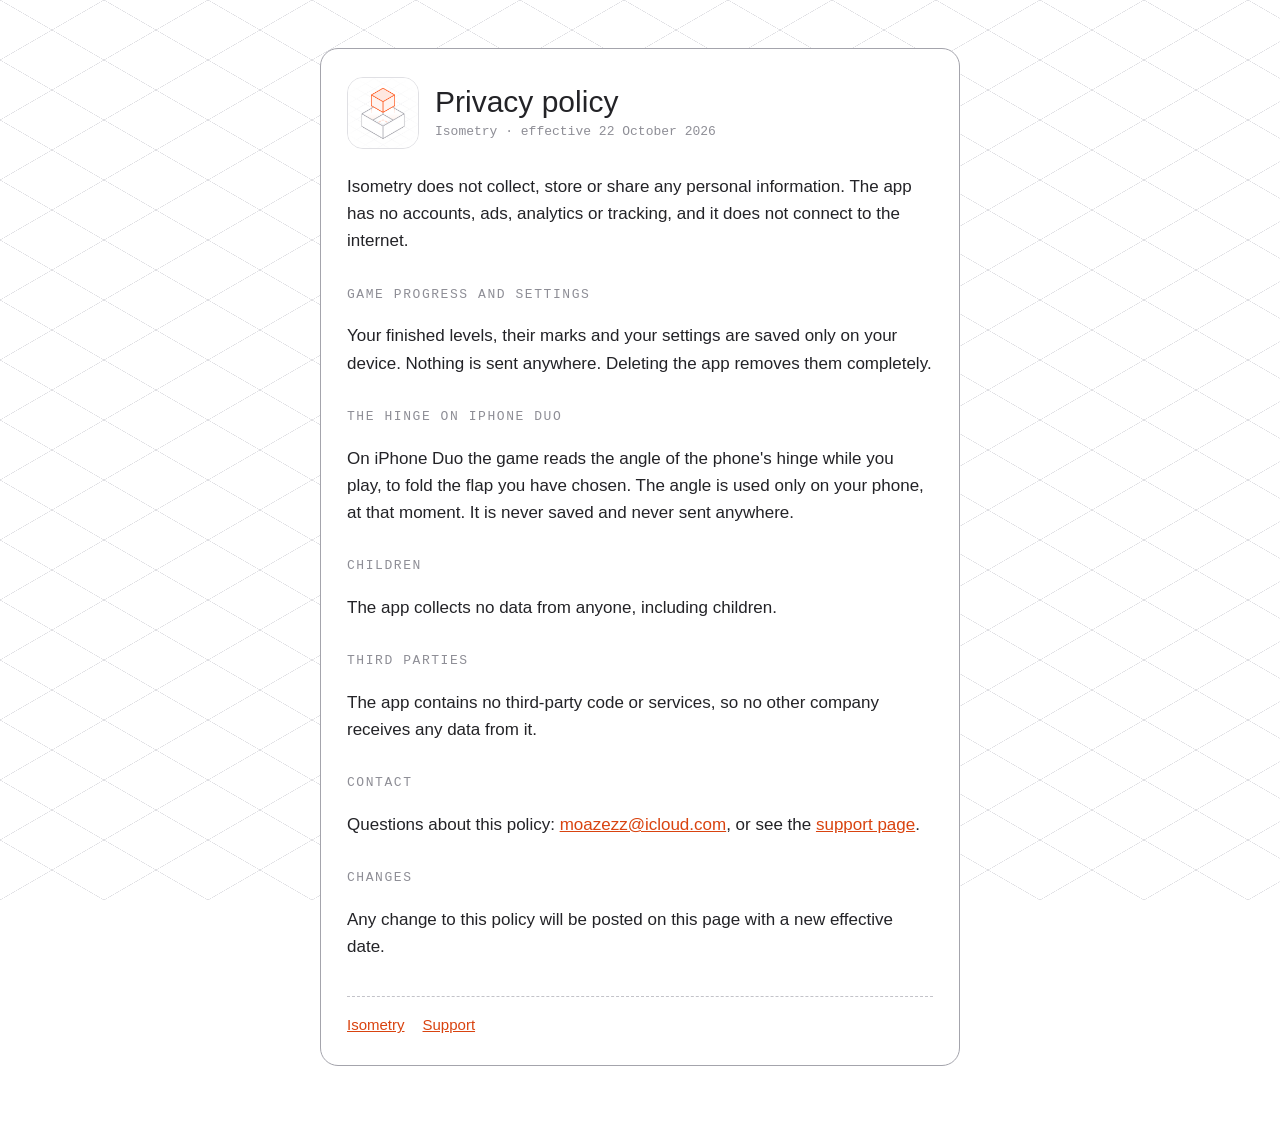
==== privacy/index.html @ 07b90d6b "Support and privacy pages for Isometry Co-Authored-By: Claude Opus 5.5 <noreply@anthropic.com> Claud" ====
<!doctype html>
<html lang="en"><head><meta charset="utf-8"><meta name="viewport" content="width=device-width,initial-scale=1">
<title>Privacy policy · Isometry</title><link rel="icon" href="../icon.png"><link rel="stylesheet" href="../style.css"></head>
<body><main><div class="sheet">
<header><a href="../"><picture><source srcset="../icon-dark.png" media="(prefers-color-scheme: dark)"><img src="../icon.png" alt="Isometry app icon"></picture></a><div><h1>Privacy policy</h1><p class="sub">Isometry · effective 22 October 2026</p></div></header>
<p>Isometry does not collect, store or share any personal information. The app has no accounts, ads, analytics or tracking, and it does not connect to the internet.</p>
<h2>Game progress and settings</h2>
<p>Your finished levels, their marks and your settings are saved only on your device. Nothing is sent anywhere. Deleting the app removes them completely.</p>
<h2>The hinge on iPhone Duo</h2>
<p>On iPhone Duo the game reads the angle of the phone's hinge while you play, to fold the flap you have chosen. The angle is used only on your phone, at that moment. It is never saved and never sent anywhere.</p>
<h2>Children</h2>
<p>The app collects no data from anyone, including children.</p>
<h2>Third parties</h2>
<p>The app contains no third-party code or services, so no other company receives any data from it.</p>
<h2>Contact</h2>
<p>Questions about this policy: <a href="mailto:moazezz@icloud.com">moazezz@icloud.com</a>, or see the <a href="../support/">support page</a>.</p>
<h2>Changes</h2>
<p>Any change to this policy will be posted on this page with a new effective date.</p>
<nav><a href="../">Isometry</a><a href="../support/">Support</a></nav>
</div></main></body></html>
---- style.css ----
:root{--plate:#FFFFFF;--hi:#232327;--edge:#A4A4AC;--mid:#C3C3C9;--lo:#E0E0E4;--muted:#8E8E96;--paper:#FFFFFF;--accent:#FF5A1F;--link:#D9430F}
@media (prefers-color-scheme: dark){:root{--plate:#08090A;--hi:#D0D6E0;--edge:#5B5D64;--mid:#3E3E44;--lo:#29292D;--muted:#7C7F87;--paper:#16171A;--accent:#F5B13D;--link:#F5B13D}}
*{box-sizing:border-box}
html{background:var(--plate)}
body{margin:0;background:var(--plate);color:var(--hi);font:17px/1.6 -apple-system,BlinkMacSystemFont,"SF Pro Text","Segoe UI",Roboto,sans-serif;
  background-image:linear-gradient(30deg,transparent 49.6%,var(--lo) 49.8%,var(--lo) 50.2%,transparent 50.4%),linear-gradient(150deg,transparent 49.6%,var(--lo) 49.8%,var(--lo) 50.2%,transparent 50.4%);
  background-size:104px 60px;background-attachment:fixed}
main{max-width:680px;margin:0 auto;padding:48px 20px 64px}
.sheet{background:var(--paper);border:0.9px solid var(--edge);border-radius:18px;padding:28px 26px}
header{display:flex;align-items:center;gap:16px;margin-bottom:24px}
header img{width:72px;height:72px;border-radius:16px;border:0.9px solid var(--lo)}
header a{color:inherit;text-decoration:none}
h1{font-size:30px;line-height:1.2;margin:0;font-weight:500}
h2{font-size:13px;letter-spacing:.12em;text-transform:uppercase;font-family:ui-monospace,"SF Mono",Menlo,monospace;color:var(--muted);font-weight:500;margin:30px 0 6px}
.sub{color:var(--muted);margin:2px 0 0;font-family:ui-monospace,"SF Mono",Menlo,monospace;font-size:13px}
a{color:var(--link)}
.btn{display:inline-block;border:0.9px solid var(--accent);color:var(--accent);text-decoration:none;font-weight:500;padding:9px 18px;border-radius:999px}
nav{display:flex;gap:18px;margin-top:36px;padding-top:16px;border-top:0.9px dashed var(--mid);font-size:15px}
picture img{display:block}
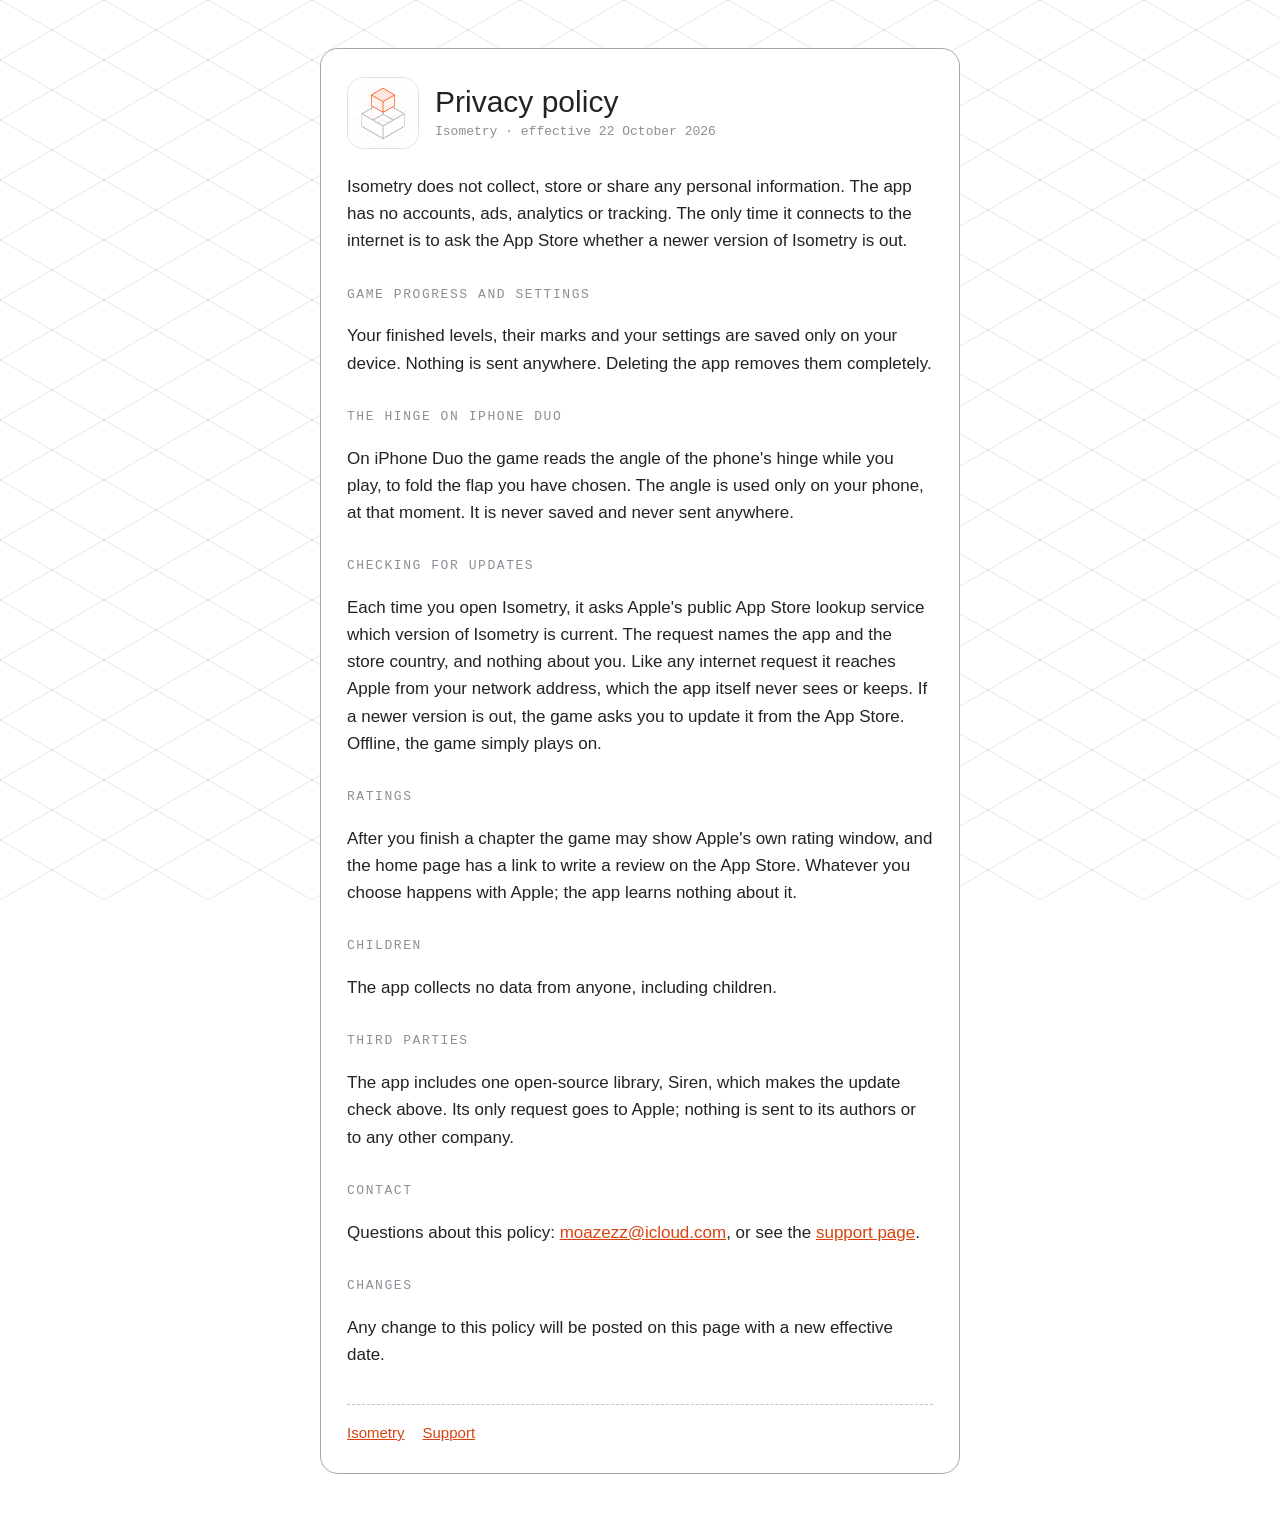
==== commit b54708ef: "Privacy policy: the App Store update check, ratings, and Siren Isometry now asks the App Store wheth" ====
--- a/privacy/index.html
+++ b/privacy/index.html
@@ -3,15 +3,19 @@
 <title>Privacy policy · Isometry</title><link rel="icon" href="../icon.png"><link rel="stylesheet" href="../style.css"></head>
 <body><main><div class="sheet">
 <header><a href="../"><picture><source srcset="../icon-dark.png" media="(prefers-color-scheme: dark)"><img src="../icon.png" alt="Isometry app icon"></picture></a><div><h1>Privacy policy</h1><p class="sub">Isometry · effective 22 October 2026</p></div></header>
-<p>Isometry does not collect, store or share any personal information. The app has no accounts, ads, analytics or tracking, and it does not connect to the internet.</p>
+<p>Isometry does not collect, store or share any personal information. The app has no accounts, ads, analytics or tracking. The only time it connects to the internet is to ask the App Store whether a newer version of Isometry is out.</p>
 <h2>Game progress and settings</h2>
 <p>Your finished levels, their marks and your settings are saved only on your device. Nothing is sent anywhere. Deleting the app removes them completely.</p>
 <h2>The hinge on iPhone Duo</h2>
 <p>On iPhone Duo the game reads the angle of the phone's hinge while you play, to fold the flap you have chosen. The angle is used only on your phone, at that moment. It is never saved and never sent anywhere.</p>
+<h2>Checking for updates</h2>
+<p>Each time you open Isometry, it asks Apple's public App Store lookup service which version of Isometry is current. The request names the app and the store country, and nothing about you. Like any internet request it reaches Apple from your network address, which the app itself never sees or keeps. If a newer version is out, the game asks you to update it from the App Store. Offline, the game simply plays on.</p>
+<h2>Ratings</h2>
+<p>After you finish a chapter the game may show Apple's own rating window, and the home page has a link to write a review on the App Store. Whatever you choose happens with Apple; the app learns nothing about it.</p>
 <h2>Children</h2>
 <p>The app collects no data from anyone, including children.</p>
 <h2>Third parties</h2>
-<p>The app contains no third-party code or services, so no other company receives any data from it.</p>
+<p>The app includes one open-source library, Siren, which makes the update check above. Its only request goes to Apple; nothing is sent to its authors or to any other company.</p>
 <h2>Contact</h2>
 <p>Questions about this policy: <a href="mailto:moazezz@icloud.com">moazezz@icloud.com</a>, or see the <a href="../support/">support page</a>.</p>
 <h2>Changes</h2>
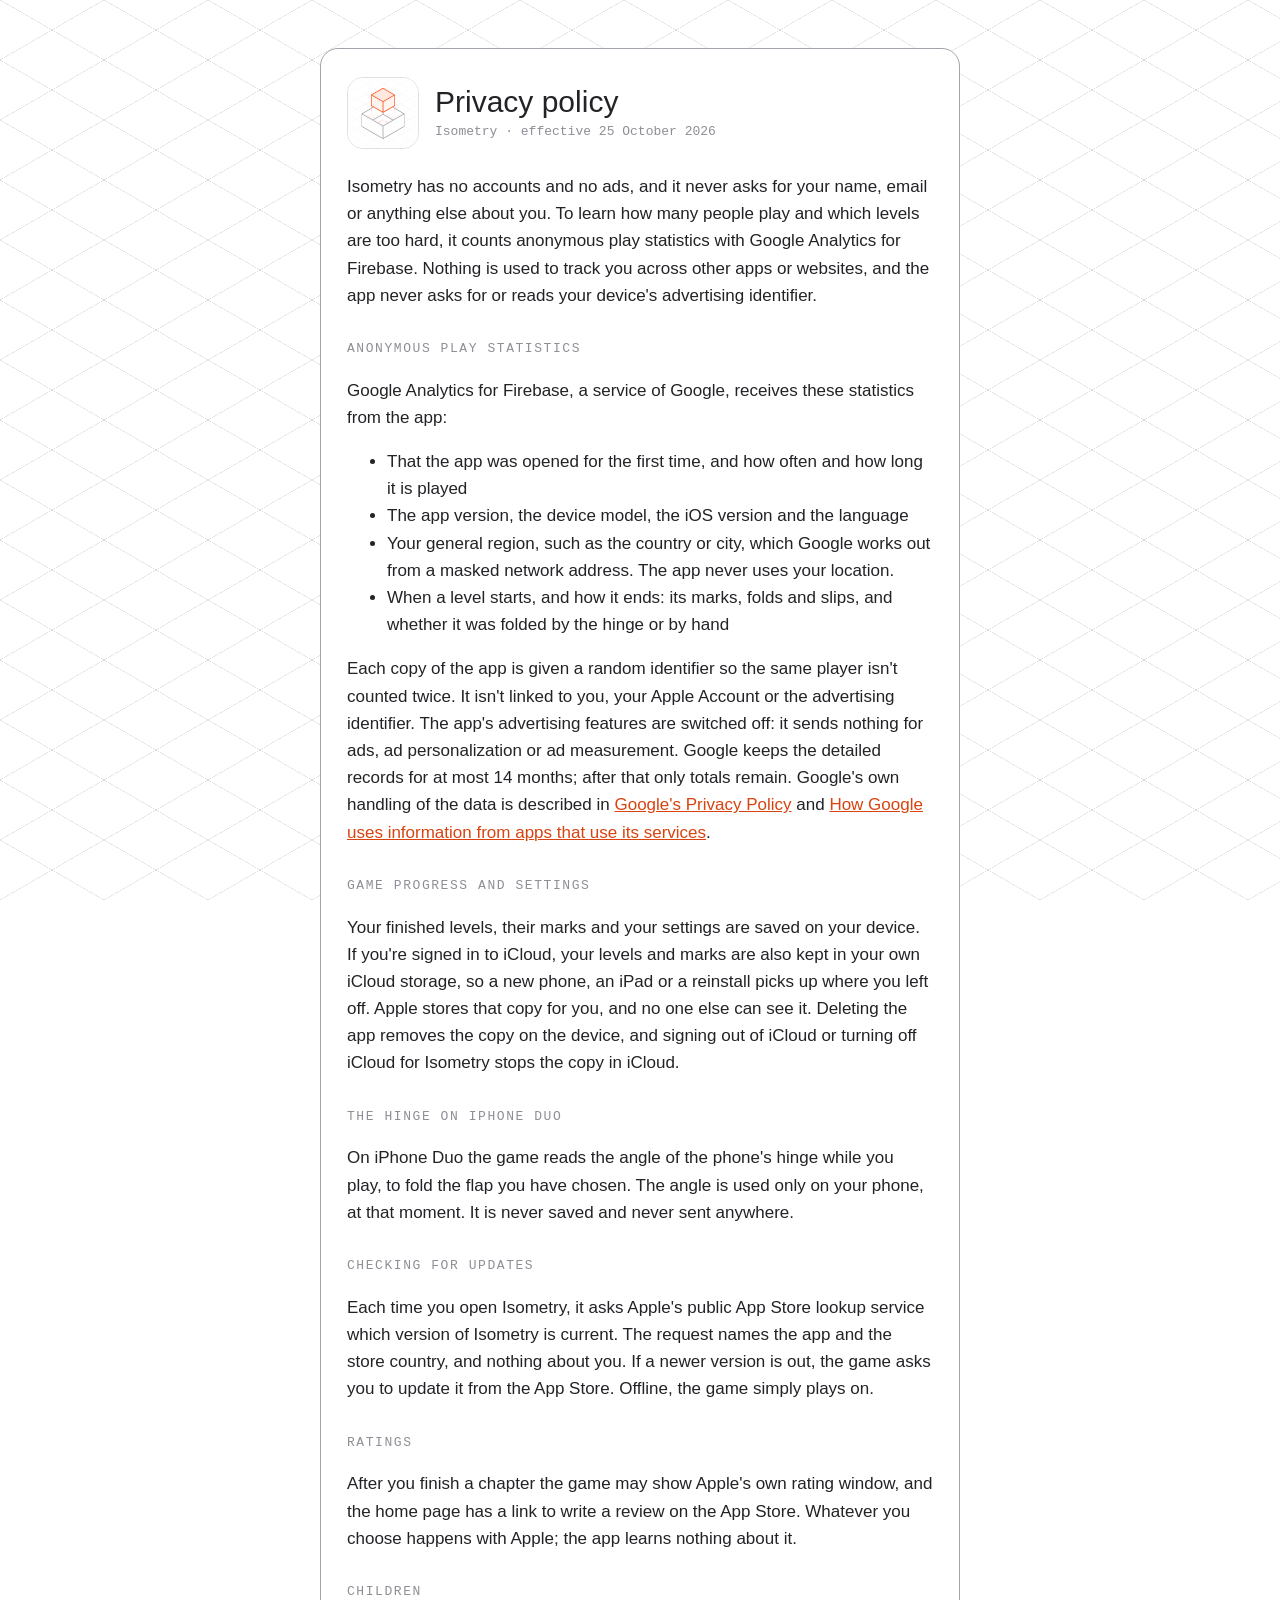
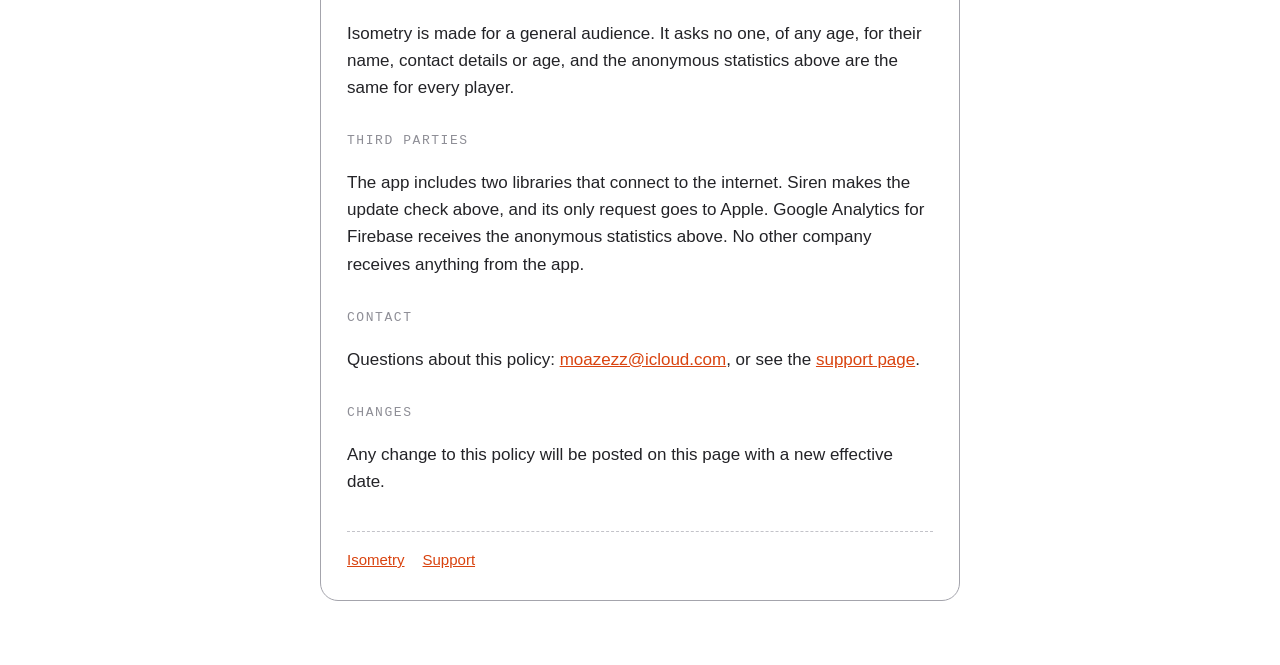
==== commit 23e9c663: "Privacy policy: anonymous play statistics with Google Analytics for Firebase, and iCloud progress Co" ====
--- a/privacy/index.html
+++ b/privacy/index.html
@@ -2,20 +2,29 @@
 <html lang="en"><head><meta charset="utf-8"><meta name="viewport" content="width=device-width,initial-scale=1">
 <title>Privacy policy · Isometry</title><link rel="icon" href="../icon.png"><link rel="stylesheet" href="../style.css"></head>
 <body><main><div class="sheet">
-<header><a href="../"><picture><source srcset="../icon-dark.png" media="(prefers-color-scheme: dark)"><img src="../icon.png" alt="Isometry app icon"></picture></a><div><h1>Privacy policy</h1><p class="sub">Isometry · effective 22 October 2026</p></div></header>
-<p>Isometry does not collect, store or share any personal information. The app has no accounts, ads, analytics or tracking. The only time it connects to the internet is to ask the App Store whether a newer version of Isometry is out.</p>
+<header><a href="../"><picture><source srcset="../icon-dark.png" media="(prefers-color-scheme: dark)"><img src="../icon.png" alt="Isometry app icon"></picture></a><div><h1>Privacy policy</h1><p class="sub">Isometry · effective 25 October 2026</p></div></header>
+<p>Isometry has no accounts and no ads, and it never asks for your name, email or anything else about you. To learn how many people play and which levels are too hard, it counts anonymous play statistics with Google Analytics for Firebase. Nothing is used to track you across other apps or websites, and the app never asks for or reads your device's advertising identifier.</p>
+<h2>Anonymous play statistics</h2>
+<p>Google Analytics for Firebase, a service of Google, receives these statistics from the app:</p>
+<ul>
+<li>That the app was opened for the first time, and how often and how long it is played</li>
+<li>The app version, the device model, the iOS version and the language</li>
+<li>Your general region, such as the country or city, which Google works out from a masked network address. The app never uses your location.</li>
+<li>When a level starts, and how it ends: its marks, folds and slips, and whether it was folded by the hinge or by hand</li>
+</ul>
+<p>Each copy of the app is given a random identifier so the same player isn't counted twice. It isn't linked to you, your Apple Account or the advertising identifier. The app's advertising features are switched off: it sends nothing for ads, ad personalization or ad measurement. Google keeps the detailed records for at most 14 months; after that only totals remain. Google's own handling of the data is described in <a href="https://policies.google.com/privacy">Google's Privacy Policy</a> and <a href="https://policies.google.com/technologies/partner-sites">How Google uses information from apps that use its services</a>.</p>
 <h2>Game progress and settings</h2>
-<p>Your finished levels, their marks and your settings are saved only on your device. Nothing is sent anywhere. Deleting the app removes them completely.</p>
+<p>Your finished levels, their marks and your settings are saved on your device. If you're signed in to iCloud, your levels and marks are also kept in your own iCloud storage, so a new phone, an iPad or a reinstall picks up where you left off. Apple stores that copy for you, and no one else can see it. Deleting the app removes the copy on the device, and signing out of iCloud or turning off iCloud for Isometry stops the copy in iCloud.</p>
 <h2>The hinge on iPhone Duo</h2>
 <p>On iPhone Duo the game reads the angle of the phone's hinge while you play, to fold the flap you have chosen. The angle is used only on your phone, at that moment. It is never saved and never sent anywhere.</p>
 <h2>Checking for updates</h2>
-<p>Each time you open Isometry, it asks Apple's public App Store lookup service which version of Isometry is current. The request names the app and the store country, and nothing about you. Like any internet request it reaches Apple from your network address, which the app itself never sees or keeps. If a newer version is out, the game asks you to update it from the App Store. Offline, the game simply plays on.</p>
+<p>Each time you open Isometry, it asks Apple's public App Store lookup service which version of Isometry is current. The request names the app and the store country, and nothing about you. If a newer version is out, the game asks you to update it from the App Store. Offline, the game simply plays on.</p>
 <h2>Ratings</h2>
 <p>After you finish a chapter the game may show Apple's own rating window, and the home page has a link to write a review on the App Store. Whatever you choose happens with Apple; the app learns nothing about it.</p>
 <h2>Children</h2>
-<p>The app collects no data from anyone, including children.</p>
+<p>Isometry is made for a general audience. It asks no one, of any age, for their name, contact details or age, and the anonymous statistics above are the same for every player.</p>
 <h2>Third parties</h2>
-<p>The app includes one open-source library, Siren, which makes the update check above. Its only request goes to Apple; nothing is sent to its authors or to any other company.</p>
+<p>The app includes two libraries that connect to the internet. Siren makes the update check above, and its only request goes to Apple. Google Analytics for Firebase receives the anonymous statistics above. No other company receives anything from the app.</p>
 <h2>Contact</h2>
 <p>Questions about this policy: <a href="mailto:moazezz@icloud.com">moazezz@icloud.com</a>, or see the <a href="../support/">support page</a>.</p>
 <h2>Changes</h2>
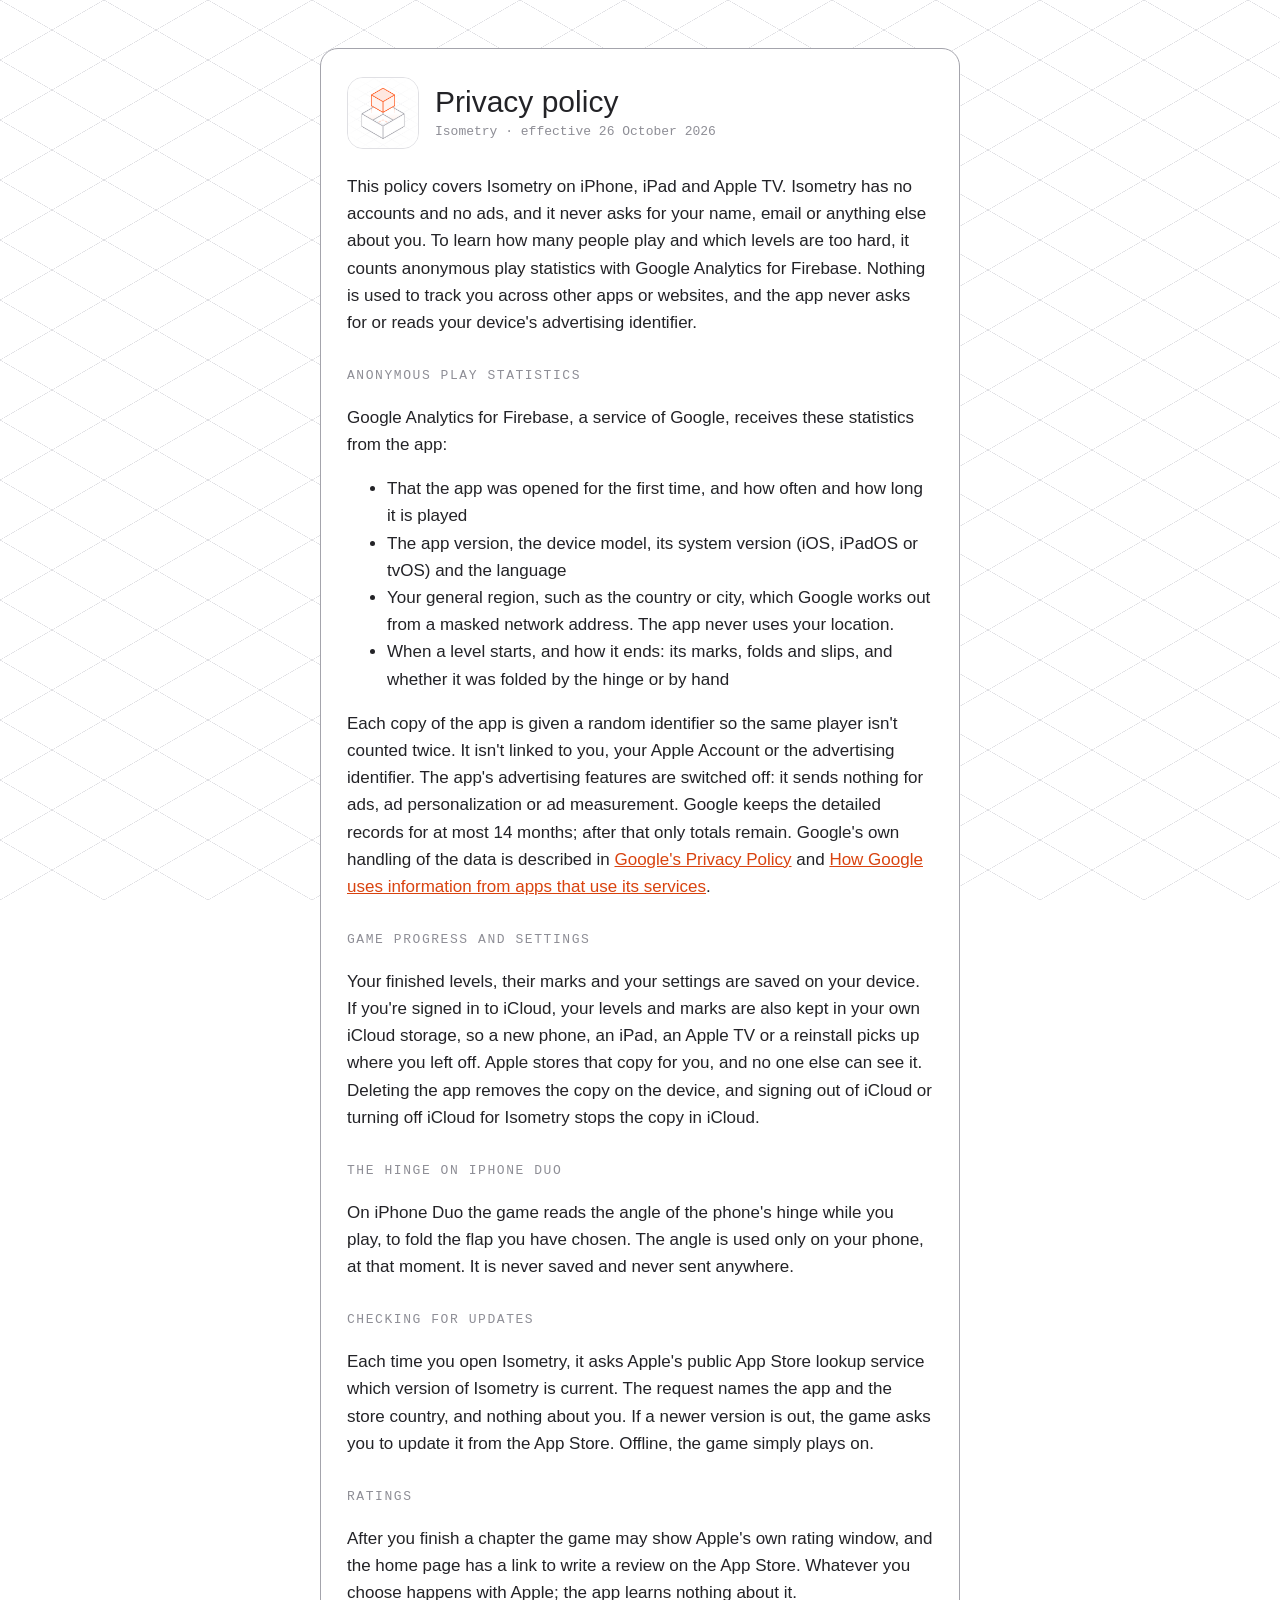
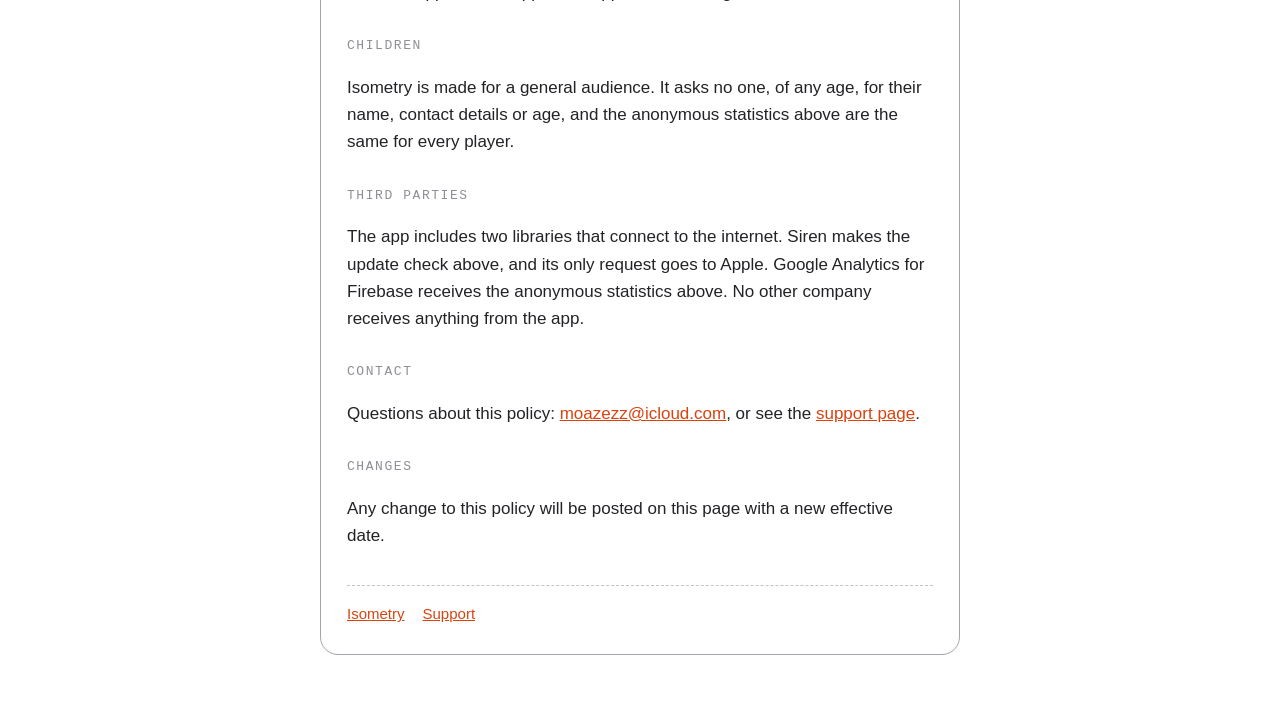
==== commit 793f4669: "Apple TV on the site; privacy policy names every system version Privacy policy (effective 26 October" ====
--- a/privacy/index.html
+++ b/privacy/index.html
@@ -2,19 +2,19 @@
 <html lang="en"><head><meta charset="utf-8"><meta name="viewport" content="width=device-width,initial-scale=1">
 <title>Privacy policy · Isometry</title><link rel="icon" href="../icon.png"><link rel="stylesheet" href="../style.css"></head>
 <body><main><div class="sheet">
-<header><a href="../"><picture><source srcset="../icon-dark.png" media="(prefers-color-scheme: dark)"><img src="../icon.png" alt="Isometry app icon"></picture></a><div><h1>Privacy policy</h1><p class="sub">Isometry · effective 25 October 2026</p></div></header>
-<p>Isometry has no accounts and no ads, and it never asks for your name, email or anything else about you. To learn how many people play and which levels are too hard, it counts anonymous play statistics with Google Analytics for Firebase. Nothing is used to track you across other apps or websites, and the app never asks for or reads your device's advertising identifier.</p>
+<header><a href="../"><picture><source srcset="../icon-dark.png" media="(prefers-color-scheme: dark)"><img src="../icon.png" alt="Isometry app icon"></picture></a><div><h1>Privacy policy</h1><p class="sub">Isometry · effective 26 October 2026</p></div></header>
+<p>This policy covers Isometry on iPhone, iPad and Apple TV. Isometry has no accounts and no ads, and it never asks for your name, email or anything else about you. To learn how many people play and which levels are too hard, it counts anonymous play statistics with Google Analytics for Firebase. Nothing is used to track you across other apps or websites, and the app never asks for or reads your device's advertising identifier.</p>
 <h2>Anonymous play statistics</h2>
 <p>Google Analytics for Firebase, a service of Google, receives these statistics from the app:</p>
 <ul>
 <li>That the app was opened for the first time, and how often and how long it is played</li>
-<li>The app version, the device model, the iOS version and the language</li>
+<li>The app version, the device model, its system version (iOS, iPadOS or tvOS) and the language</li>
 <li>Your general region, such as the country or city, which Google works out from a masked network address. The app never uses your location.</li>
 <li>When a level starts, and how it ends: its marks, folds and slips, and whether it was folded by the hinge or by hand</li>
 </ul>
 <p>Each copy of the app is given a random identifier so the same player isn't counted twice. It isn't linked to you, your Apple Account or the advertising identifier. The app's advertising features are switched off: it sends nothing for ads, ad personalization or ad measurement. Google keeps the detailed records for at most 14 months; after that only totals remain. Google's own handling of the data is described in <a href="https://policies.google.com/privacy">Google's Privacy Policy</a> and <a href="https://policies.google.com/technologies/partner-sites">How Google uses information from apps that use its services</a>.</p>
 <h2>Game progress and settings</h2>
-<p>Your finished levels, their marks and your settings are saved on your device. If you're signed in to iCloud, your levels and marks are also kept in your own iCloud storage, so a new phone, an iPad or a reinstall picks up where you left off. Apple stores that copy for you, and no one else can see it. Deleting the app removes the copy on the device, and signing out of iCloud or turning off iCloud for Isometry stops the copy in iCloud.</p>
+<p>Your finished levels, their marks and your settings are saved on your device. If you're signed in to iCloud, your levels and marks are also kept in your own iCloud storage, so a new phone, an iPad, an Apple TV or a reinstall picks up where you left off. Apple stores that copy for you, and no one else can see it. Deleting the app removes the copy on the device, and signing out of iCloud or turning off iCloud for Isometry stops the copy in iCloud.</p>
 <h2>The hinge on iPhone Duo</h2>
 <p>On iPhone Duo the game reads the angle of the phone's hinge while you play, to fold the flap you have chosen. The angle is used only on your phone, at that moment. It is never saved and never sent anywhere.</p>
 <h2>Checking for updates</h2>
